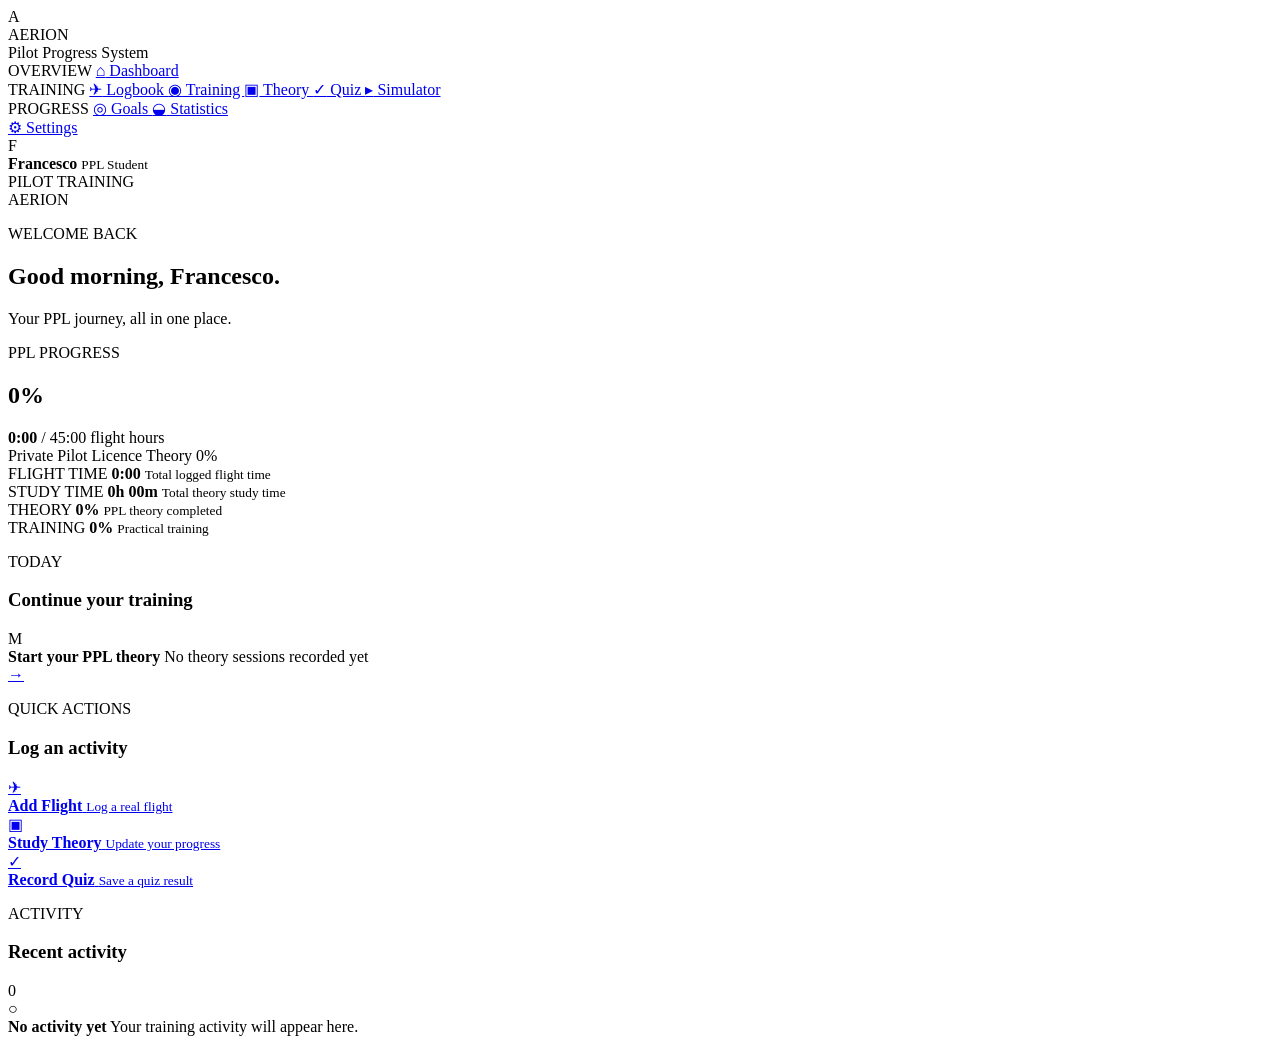
==== index.html @ e16cebde "Create index.html" ====
<!DOCTYPE html>
<html lang="it">
<head>
    <meta charset="UTF-8">
    <meta name="viewport" content="width=device-width, initial-scale=1.0">
    <meta name="theme-color" content="#07090d">
    <title>AERION</title>

    <link rel="stylesheet" href="css/global.css">
</head>

<body>

    <div class="app-shell">

        <aside class="sidebar">

            <div class="brand">
                <div class="brand-mark">A</div>

                <div>
                    <div class="brand-name">AERION</div>
                    <div class="brand-subtitle">Pilot Progress System</div>
                </div>
            </div>

            <nav class="navigation">

                <div class="nav-section">
                    <span>OVERVIEW</span>

                    <a href="dashboard/index.html" class="nav-item active">
                        <span class="nav-icon">⌂</span>
                        Dashboard
                    </a>
                </div>

                <div class="nav-section">
                    <span>TRAINING</span>

                    <a href="logbook/index.html" class="nav-item">
                        <span class="nav-icon">✈</span>
                        Logbook
                    </a>

                    <a href="training/index.html" class="nav-item">
                        <span class="nav-icon">◉</span>
                        Training
                    </a>

                    <a href="theory/index.html" class="nav-item">
                        <span class="nav-icon">▣</span>
                        Theory
                    </a>

                    <a href="quiz/index.html" class="nav-item">
                        <span class="nav-icon">✓</span>
                        Quiz
                    </a>

                    <a href="simulator/index.html" class="nav-item">
                        <span class="nav-icon">▸</span>
                        Simulator
                    </a>
                </div>

                <div class="nav-section">
                    <span>PROGRESS</span>

                    <a href="goals/index.html" class="nav-item">
                        <span class="nav-icon">◎</span>
                        Goals
                    </a>

                    <a href="statistics/index.html" class="nav-item">
                        <span class="nav-icon">◒</span>
                        Statistics
                    </a>
                </div>

            </nav>

            <div class="sidebar-bottom">

                <a href="settings/index.html" class="nav-item">
                    <span class="nav-icon">⚙</span>
                    Settings
                </a>

                <div class="profile-mini">
                    <div class="profile-avatar">F</div>

                    <div>
                        <strong>Francesco</strong>
                        <small>PPL Student</small>
                    </div>
                </div>

            </div>

        </aside>

        <main class="main-content">

            <header class="topbar">

                <div>
                    <div class="topbar-label">PILOT TRAINING</div>
                    <div class="topbar-title">AERION</div>
                </div>

                <div class="topbar-date" id="currentDate"></div>

            </header>

            <section class="page-content">

                <div class="welcome">
                    <div>
                        <p class="eyebrow">WELCOME BACK</p>
                        <h1>Good morning, Francesco.</h1>
                        <p class="welcome-description">
                            Your PPL journey, all in one place.
                        </p>
                    </div>
                </div>

                <section class="hero-card glass">

                    <div class="hero-top">
                        <div>
                            <p class="card-label">PPL PROGRESS</p>
                            <h2 id="overallProgress">0%</h2>
                        </div>

                        <div class="hero-hours">
                            <strong id="flightHours">0:00</strong>
                            <span>/ 45:00 flight hours</span>
                        </div>
                    </div>

                    <div class="progress-track large">
                        <div
                            class="progress-fill"
                            id="overallProgressBar"
                            style="width: 0%">
                        </div>
                    </div>

                    <div class="hero-footer">
                        <span>Private Pilot Licence</span>
                        <span id="theoryProgressText">Theory 0%</span>
                    </div>

                </section>

                <section class="metrics-grid">

                    <div class="metric-card glass">
                        <span class="metric-label">FLIGHT TIME</span>
                        <strong id="metricFlightTime">0:00</strong>
                        <small>Total logged flight time</small>
                    </div>

                    <div class="metric-card glass">
                        <span class="metric-label">STUDY TIME</span>
                        <strong id="metricStudyTime">0h 00m</strong>
                        <small>Total theory study time</small>
                    </div>

                    <div class="metric-card glass">
                        <span class="metric-label">THEORY</span>
                        <strong id="metricTheory">0%</strong>
                        <small>PPL theory completed</small>
                    </div>

                    <div class="metric-card glass">
                        <span class="metric-label">TRAINING</span>
                        <strong id="metricTraining">0%</strong>
                        <small>Practical training</small>
                    </div>

                </section>

                <section class="dashboard-grid">

                    <div class="glass panel">

                        <div class="panel-header">
                            <div>
                                <p class="card-label">TODAY</p>
                                <h3>Continue your training</h3>
                            </div>

                            <span class="status-dot"></span>
                        </div>

                        <div class="today-content">

                            <div class="today-icon">M</div>

                            <div>
                                <strong id="nextTopic">
                                    Start your PPL theory
                                </strong>

                                <span id="nextTopicMeta">
                                    No theory sessions recorded yet
                                </span>
                            </div>

                            <a href="theory/index.html" class="arrow-button">
                                →
                            </a>

                        </div>

                    </div>

                    <div class="glass panel">

                        <div class="panel-header">
                            <div>
                                <p class="card-label">QUICK ACTIONS</p>
                                <h3>Log an activity</h3>
                            </div>
                        </div>

                        <div class="quick-actions">

                            <a href="logbook/index.html" class="quick-action">
                                <span>✈</span>
                                <div>
                                    <strong>Add Flight</strong>
                                    <small>Log a real flight</small>
                                </div>
                            </a>

                            <a href="theory/index.html" class="quick-action">
                                <span>▣</span>
                                <div>
                                    <strong>Study Theory</strong>
                                    <small>Update your progress</small>
                                </div>
                            </a>

                            <a href="quiz/index.html" class="quick-action">
                                <span>✓</span>
                                <div>
                                    <strong>Record Quiz</strong>
                                    <small>Save a quiz result</small>
                                </div>
                            </a>

                        </div>

                    </div>

                </section>

                <section class="glass panel recent-panel">

                    <div class="panel-header">

                        <div>
                            <p class="card-label">ACTIVITY</p>
                            <h3>Recent activity</h3>
                        </div>

                        <span class="activity-count" id="activityCount">0</span>

                    </div>

                    <div id="recentActivity" class="activity-list">

                        <div class="empty-state">
                            <div class="empty-icon">○</div>
                            <strong>No activity yet</strong>
                            <span>
                                Your training activity will appear here.
                            </span>
                        </div>

                    </div>

                </section>

            </section>

        </main>

    </div>

    <script src="js/app.js"></script>

</body>
</html>
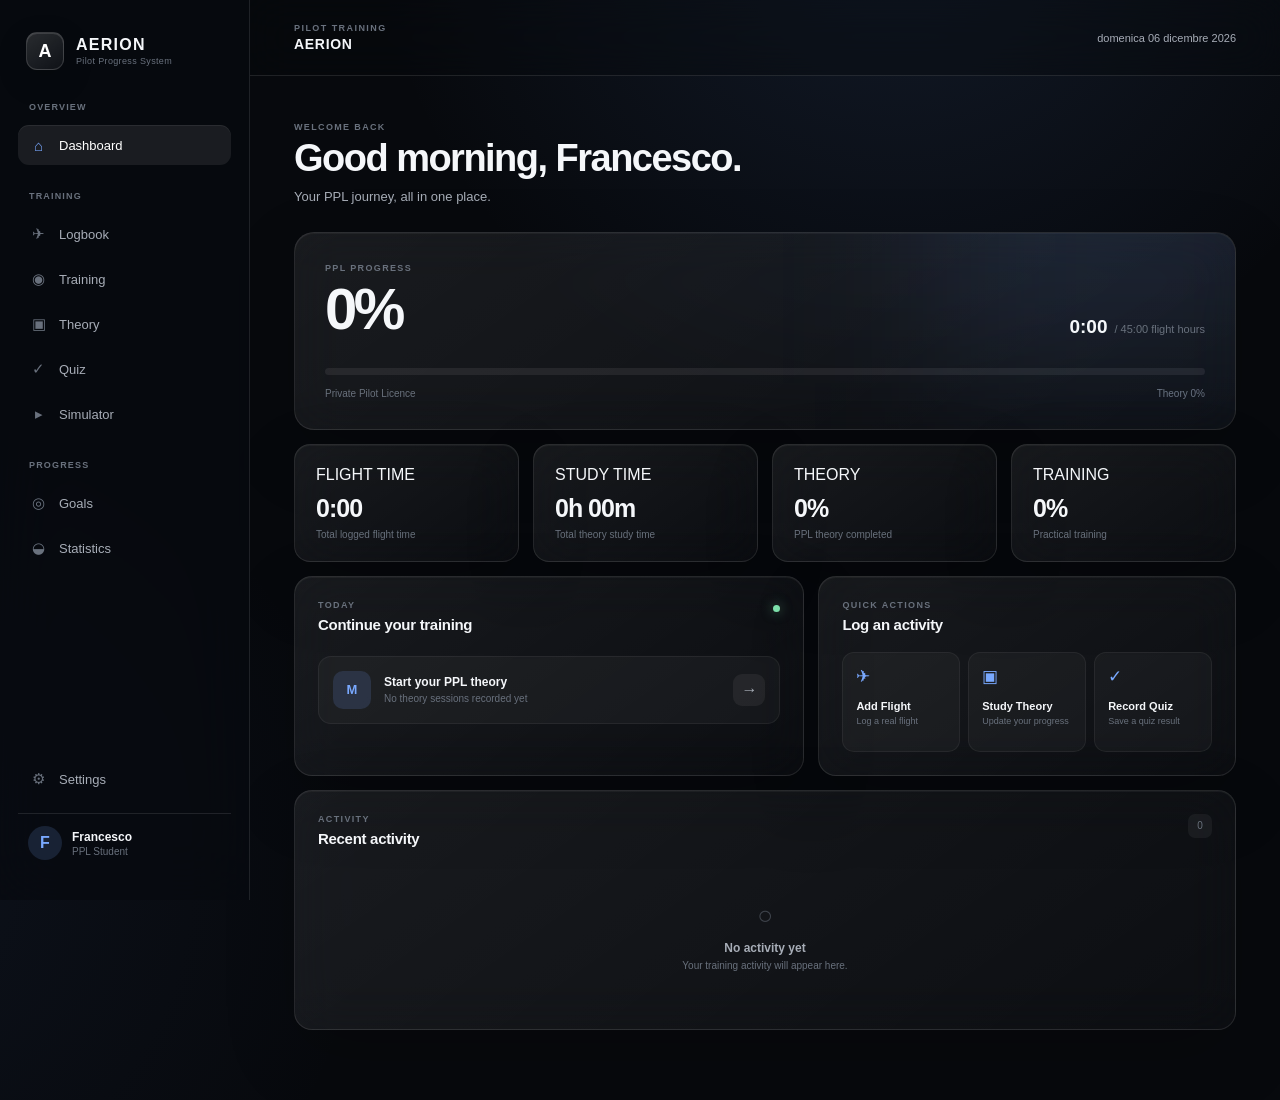
==== commit d1150c4d: "Update index.html" ====
--- a/index.html
+++ b/index.html
@@ -1,297 +1,35 @@
 <!DOCTYPE html>
 <html lang="it">
+
 <head>
+
     <meta charset="UTF-8">
-    <meta name="viewport" content="width=device-width, initial-scale=1.0">
-    <meta name="theme-color" content="#07090d">
+
+    <meta
+        name="viewport"
+        content="width=device-width, initial-scale=1.0"
+    >
+
+    <meta
+        name="theme-color"
+        content="#07090d"
+    >
+
     <title>AERION</title>
 
-    <link rel="stylesheet" href="css/global.css">
 </head>
+
 
 <body>
 
-    <div class="app-shell">
+<script>
 
-        <aside class="sidebar">
+    window.location.replace(
+        "dashboard/index.html"
+    );
 
-            <div class="brand">
-                <div class="brand-mark">A</div>
-
-                <div>
-                    <div class="brand-name">AERION</div>
-                    <div class="brand-subtitle">Pilot Progress System</div>
-                </div>
-            </div>
-
-            <nav class="navigation">
-
-                <div class="nav-section">
-                    <span>OVERVIEW</span>
-
-                    <a href="dashboard/index.html" class="nav-item active">
-                        <span class="nav-icon">⌂</span>
-                        Dashboard
-                    </a>
-                </div>
-
-                <div class="nav-section">
-                    <span>TRAINING</span>
-
-                    <a href="logbook/index.html" class="nav-item">
-                        <span class="nav-icon">✈</span>
-                        Logbook
-                    </a>
-
-                    <a href="training/index.html" class="nav-item">
-                        <span class="nav-icon">◉</span>
-                        Training
-                    </a>
-
-                    <a href="theory/index.html" class="nav-item">
-                        <span class="nav-icon">▣</span>
-                        Theory
-                    </a>
-
-                    <a href="quiz/index.html" class="nav-item">
-                        <span class="nav-icon">✓</span>
-                        Quiz
-                    </a>
-
-                    <a href="simulator/index.html" class="nav-item">
-                        <span class="nav-icon">▸</span>
-                        Simulator
-                    </a>
-                </div>
-
-                <div class="nav-section">
-                    <span>PROGRESS</span>
-
-                    <a href="goals/index.html" class="nav-item">
-                        <span class="nav-icon">◎</span>
-                        Goals
-                    </a>
-
-                    <a href="statistics/index.html" class="nav-item">
-                        <span class="nav-icon">◒</span>
-                        Statistics
-                    </a>
-                </div>
-
-            </nav>
-
-            <div class="sidebar-bottom">
-
-                <a href="settings/index.html" class="nav-item">
-                    <span class="nav-icon">⚙</span>
-                    Settings
-                </a>
-
-                <div class="profile-mini">
-                    <div class="profile-avatar">F</div>
-
-                    <div>
-                        <strong>Francesco</strong>
-                        <small>PPL Student</small>
-                    </div>
-                </div>
-
-            </div>
-
-        </aside>
-
-        <main class="main-content">
-
-            <header class="topbar">
-
-                <div>
-                    <div class="topbar-label">PILOT TRAINING</div>
-                    <div class="topbar-title">AERION</div>
-                </div>
-
-                <div class="topbar-date" id="currentDate"></div>
-
-            </header>
-
-            <section class="page-content">
-
-                <div class="welcome">
-                    <div>
-                        <p class="eyebrow">WELCOME BACK</p>
-                        <h1>Good morning, Francesco.</h1>
-                        <p class="welcome-description">
-                            Your PPL journey, all in one place.
-                        </p>
-                    </div>
-                </div>
-
-                <section class="hero-card glass">
-
-                    <div class="hero-top">
-                        <div>
-                            <p class="card-label">PPL PROGRESS</p>
-                            <h2 id="overallProgress">0%</h2>
-                        </div>
-
-                        <div class="hero-hours">
-                            <strong id="flightHours">0:00</strong>
-                            <span>/ 45:00 flight hours</span>
-                        </div>
-                    </div>
-
-                    <div class="progress-track large">
-                        <div
-                            class="progress-fill"
-                            id="overallProgressBar"
-                            style="width: 0%">
-                        </div>
-                    </div>
-
-                    <div class="hero-footer">
-                        <span>Private Pilot Licence</span>
-                        <span id="theoryProgressText">Theory 0%</span>
-                    </div>
-
-                </section>
-
-                <section class="metrics-grid">
-
-                    <div class="metric-card glass">
-                        <span class="metric-label">FLIGHT TIME</span>
-                        <strong id="metricFlightTime">0:00</strong>
-                        <small>Total logged flight time</small>
-                    </div>
-
-                    <div class="metric-card glass">
-                        <span class="metric-label">STUDY TIME</span>
-                        <strong id="metricStudyTime">0h 00m</strong>
-                        <small>Total theory study time</small>
-                    </div>
-
-                    <div class="metric-card glass">
-                        <span class="metric-label">THEORY</span>
-                        <strong id="metricTheory">0%</strong>
-                        <small>PPL theory completed</small>
-                    </div>
-
-                    <div class="metric-card glass">
-                        <span class="metric-label">TRAINING</span>
-                        <strong id="metricTraining">0%</strong>
-                        <small>Practical training</small>
-                    </div>
-
-                </section>
-
-                <section class="dashboard-grid">
-
-                    <div class="glass panel">
-
-                        <div class="panel-header">
-                            <div>
-                                <p class="card-label">TODAY</p>
-                                <h3>Continue your training</h3>
-                            </div>
-
-                            <span class="status-dot"></span>
-                        </div>
-
-                        <div class="today-content">
-
-                            <div class="today-icon">M</div>
-
-                            <div>
-                                <strong id="nextTopic">
-                                    Start your PPL theory
-                                </strong>
-
-                                <span id="nextTopicMeta">
-                                    No theory sessions recorded yet
-                                </span>
-                            </div>
-
-                            <a href="theory/index.html" class="arrow-button">
-                                →
-                            </a>
-
-                        </div>
-
-                    </div>
-
-                    <div class="glass panel">
-
-                        <div class="panel-header">
-                            <div>
-                                <p class="card-label">QUICK ACTIONS</p>
-                                <h3>Log an activity</h3>
-                            </div>
-                        </div>
-
-                        <div class="quick-actions">
-
-                            <a href="logbook/index.html" class="quick-action">
-                                <span>✈</span>
-                                <div>
-                                    <strong>Add Flight</strong>
-                                    <small>Log a real flight</small>
-                                </div>
-                            </a>
-
-                            <a href="theory/index.html" class="quick-action">
-                                <span>▣</span>
-                                <div>
-                                    <strong>Study Theory</strong>
-                                    <small>Update your progress</small>
-                                </div>
-                            </a>
-
-                            <a href="quiz/index.html" class="quick-action">
-                                <span>✓</span>
-                                <div>
-                                    <strong>Record Quiz</strong>
-                                    <small>Save a quiz result</small>
-                                </div>
-                            </a>
-
-                        </div>
-
-                    </div>
-
-                </section>
-
-                <section class="glass panel recent-panel">
-
-                    <div class="panel-header">
-
-                        <div>
-                            <p class="card-label">ACTIVITY</p>
-                            <h3>Recent activity</h3>
-                        </div>
-
-                        <span class="activity-count" id="activityCount">0</span>
-
-                    </div>
-
-                    <div id="recentActivity" class="activity-list">
-
-                        <div class="empty-state">
-                            <div class="empty-icon">○</div>
-                            <strong>No activity yet</strong>
-                            <span>
-                                Your training activity will appear here.
-                            </span>
-                        </div>
-
-                    </div>
-
-                </section>
-
-            </section>
-
-        </main>
-
-    </div>
-
-    <script src="js/app.js"></script>
+</script>
 
 </body>
+
 </html>
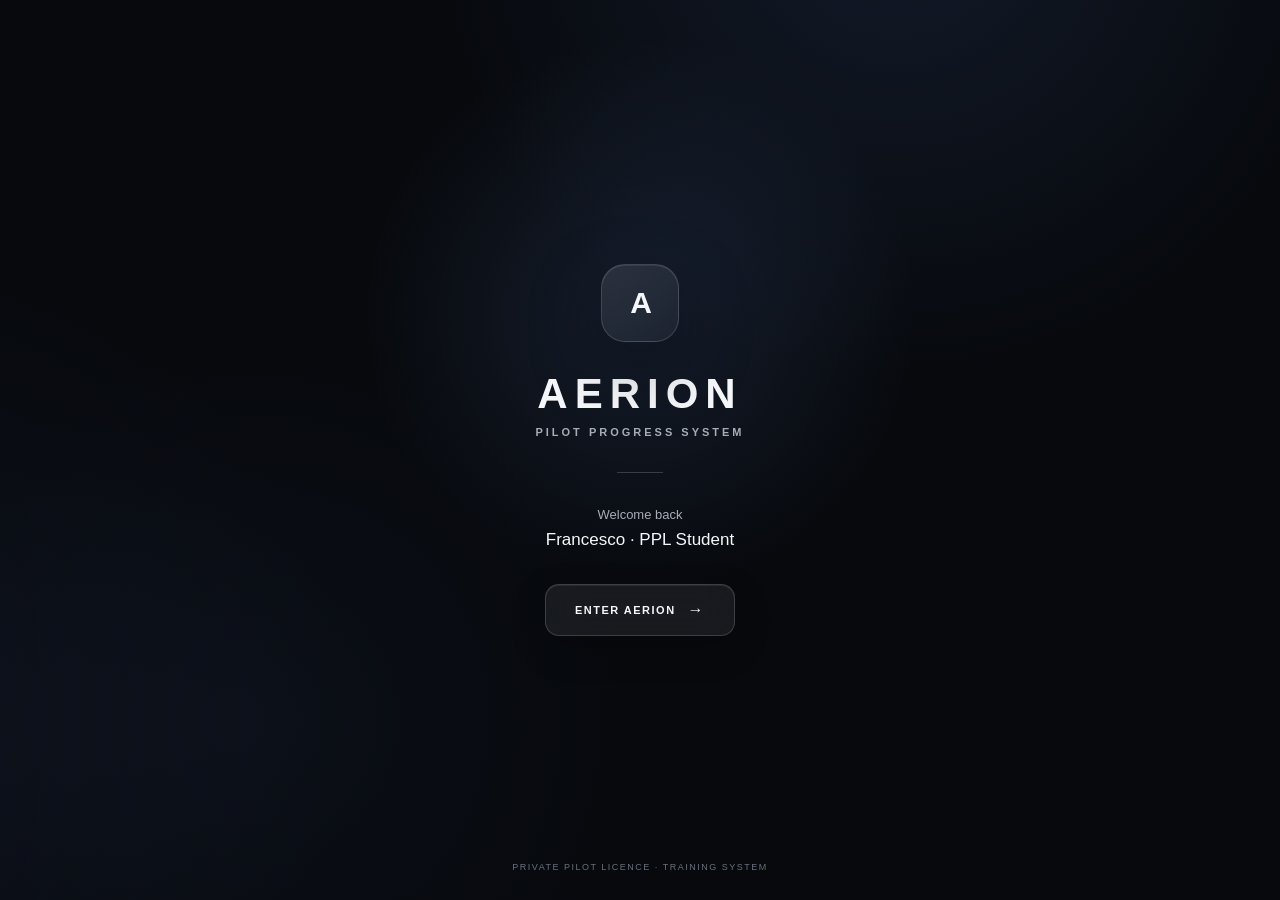
==== commit 98066104: "Update index.html" ====
--- a/index.html
+++ b/index.html
@@ -1,5 +1,5 @@
 <!DOCTYPE html>
-<html lang="it">
+<html lang="en">
 
 <head>
 
@@ -15,20 +15,376 @@
         content="#07090d"
     >
 
-    <title>AERION</title>
+    <title>AERION — Pilot Progress System</title>
+
+    <link
+        rel="stylesheet"
+        href="css/global.css"
+    >
+
+    <style>
+
+        * {
+            box-sizing: border-box;
+        }
+
+
+        body {
+            margin: 0;
+            min-height: 100vh;
+
+            display: flex;
+            align-items: center;
+            justify-content: center;
+
+            overflow: hidden;
+        }
+
+
+        .landing {
+            position: relative;
+
+            width: 100%;
+            min-height: 100vh;
+
+            display: flex;
+            align-items: center;
+            justify-content: center;
+
+            padding: 40px;
+        }
+
+
+        .landing-background {
+            position: absolute;
+            inset: 0;
+
+            pointer-events: none;
+
+            background:
+                radial-gradient(
+                    circle at 50% 35%,
+                    rgba(121,169,255,.13),
+                    transparent 32%
+                ),
+                radial-gradient(
+                    circle at 20% 80%,
+                    rgba(60,90,150,.08),
+                    transparent 30%
+                );
+        }
+
+
+        .landing-content {
+            position: relative;
+            z-index: 2;
+
+            width: min(520px, 100%);
+
+            text-align: center;
+
+            animation:
+                landingAppear .8s ease forwards;
+        }
+
+
+        .logo-mark {
+            width: 78px;
+            height: 78px;
+
+            margin: 0 auto 28px;
+
+            display: flex;
+            align-items: center;
+            justify-content: center;
+
+            border: 1px solid var(--border-light);
+
+            border-radius: 24px;
+
+            background:
+                linear-gradient(
+                    145deg,
+                    rgba(255,255,255,.10),
+                    rgba(255,255,255,.035)
+                );
+
+            box-shadow:
+                0 25px 70px rgba(0,0,0,.35),
+                inset 0 1px 0 rgba(255,255,255,.08);
+
+            color: var(--text);
+
+            font-size: 30px;
+            font-weight: 700;
+
+            letter-spacing: -2px;
+
+            backdrop-filter: blur(20px);
+            -webkit-backdrop-filter: blur(20px);
+        }
+
+
+        .brand-name {
+            margin-bottom: 8px;
+
+            color: var(--text);
+
+            font-size: 42px;
+            font-weight: 700;
+
+            letter-spacing: 7px;
+        }
+
+
+        .brand-subtitle {
+            color: var(--text-secondary);
+
+            font-size: 11px;
+            font-weight: 600;
+
+            letter-spacing: 3px;
+            text-transform: uppercase;
+        }
+
+
+        .landing-divider {
+            width: 46px;
+            height: 1px;
+
+            margin: 34px auto;
+
+            background:
+                rgba(255,255,255,.18);
+        }
+
+
+        .landing-welcome {
+            margin-bottom: 8px;
+
+            color: var(--text-secondary);
+
+            font-size: 13px;
+        }
+
+
+        .landing-profile {
+            margin-bottom: 34px;
+
+            color: var(--text);
+
+            font-size: 17px;
+            font-weight: 500;
+        }
+
+
+        .enter-button {
+            position: relative;
+
+            display: inline-flex;
+            align-items: center;
+            justify-content: center;
+
+            min-width: 190px;
+            height: 52px;
+
+            padding: 0 26px;
+
+            border: 1px solid
+                rgba(255,255,255,.16);
+
+            border-radius: 14px;
+
+            background:
+                rgba(255,255,255,.07);
+
+            color: var(--text);
+
+            text-decoration: none;
+
+            font-size: 11px;
+            font-weight: 700;
+
+            letter-spacing: 1.5px;
+            text-transform: uppercase;
+
+            box-shadow:
+                0 12px 35px rgba(0,0,0,.22),
+                inset 0 1px 0 rgba(255,255,255,.07);
+
+            backdrop-filter: blur(18px);
+            -webkit-backdrop-filter: blur(18px);
+
+            transition:
+                transform .25s ease,
+                background .25s ease,
+                border-color .25s ease,
+                box-shadow .25s ease;
+        }
+
+
+        .enter-button:hover {
+
+            transform: translateY(-2px);
+
+            background:
+                rgba(255,255,255,.11);
+
+            border-color:
+                rgba(121,169,255,.35);
+
+            box-shadow:
+                0 18px 45px rgba(0,0,0,.30),
+                0 0 35px rgba(121,169,255,.08);
+        }
+
+
+        .enter-button:active {
+            transform: translateY(0);
+        }
+
+
+        .enter-arrow {
+            margin-left: 12px;
+
+            font-size: 16px;
+
+            transition:
+                transform .25s ease;
+        }
+
+
+        .enter-button:hover .enter-arrow {
+            transform: translateX(4px);
+        }
+
+
+        .landing-footer {
+            position: absolute;
+
+            bottom: 28px;
+            left: 0;
+            right: 0;
+
+            text-align: center;
+
+            color: var(--text-muted);
+
+            font-size: 9px;
+
+            letter-spacing: 1.5px;
+            text-transform: uppercase;
+        }
+
+
+        @keyframes landingAppear {
+
+            from {
+                opacity: 0;
+                transform: translateY(12px);
+            }
+
+            to {
+                opacity: 1;
+                transform: translateY(0);
+            }
+
+        }
+
+
+        @media (max-width: 600px) {
+
+            .landing {
+                padding: 24px;
+            }
+
+
+            .brand-name {
+                font-size: 34px;
+                letter-spacing: 5px;
+            }
+
+
+            .brand-subtitle {
+                font-size: 9px;
+                letter-spacing: 2px;
+            }
+
+
+            .logo-mark {
+                width: 68px;
+                height: 68px;
+
+                border-radius: 21px;
+
+                font-size: 26px;
+            }
+
+        }
+
+    </style>
 
 </head>
 
 
 <body>
 
-<script>
-
-    window.location.replace(
-        "dashboard/index.html"
-    );
-
-</script>
+    <main class="landing">
+
+        <div class="landing-background"></div>
+
+
+        <div class="landing-content">
+
+            <div class="logo-mark">
+                A
+            </div>
+
+
+            <div class="brand-name">
+                AERION
+            </div>
+
+
+            <div class="brand-subtitle">
+                Pilot Progress System
+            </div>
+
+
+            <div class="landing-divider"></div>
+
+
+            <div class="landing-welcome">
+                Welcome back
+            </div>
+
+
+            <div class="landing-profile">
+                Francesco · PPL Student
+            </div>
+
+
+            <a
+                href="dashboard/index.html"
+                class="enter-button"
+            >
+
+                Enter AERION
+
+                <span class="enter-arrow">
+                    →
+                </span>
+
+            </a>
+
+        </div>
+
+
+        <div class="landing-footer">
+            Private Pilot Licence · Training System
+        </div>
+
+    </main>
 
 </body>
 
--- a/css/global.css
+++ b/css/global.css
@@ -0,0 +1,1047 @@
+* {
+    box-sizing: border-box;
+    margin: 0;
+    padding: 0;
+}
+
+:root {
+    --bg: #07090d;
+    --bg-secondary: #0b0f15;
+
+    --glass: rgba(255, 255, 255, 0.055);
+    --glass-strong: rgba(255, 255, 255, 0.075);
+
+    --border: rgba(255, 255, 255, 0.10);
+    --border-light: rgba(255, 255, 255, 0.15);
+
+    --text: #f5f7fa;
+    --text-secondary: #a7adb7;
+    --text-muted: #69717d;
+
+    --accent: #79a9ff;
+    --accent-soft: rgba(121, 169, 255, 0.15);
+
+    --success: #7ee2ad;
+
+    --radius: 20px;
+}
+
+html {
+    scroll-behavior: smooth;
+}
+
+body {
+    min-height: 100vh;
+
+    background:
+        radial-gradient(
+            circle at 70% -10%,
+            rgba(79, 119, 190, 0.16),
+            transparent 35%
+        ),
+        radial-gradient(
+            circle at -10% 80%,
+            rgba(60, 90, 150, 0.10),
+            transparent 30%
+        ),
+        var(--bg);
+
+    color: var(--text);
+
+    font-family:
+        Inter,
+        -apple-system,
+        BlinkMacSystemFont,
+        "SF Pro Display",
+        "SF Pro Text",
+        sans-serif;
+
+    -webkit-font-smoothing: antialiased;
+}
+
+a {
+    color: inherit;
+    text-decoration: none;
+}
+
+button,
+input,
+select,
+textarea {
+    font: inherit;
+}
+
+.app-shell {
+    display: flex;
+    min-height: 100vh;
+}
+
+/* =========================
+   SIDEBAR
+========================= */
+
+.sidebar {
+    width: 250px;
+    min-height: 100vh;
+
+    position: fixed;
+    left: 0;
+    top: 0;
+    bottom: 0;
+
+    display: flex;
+    flex-direction: column;
+
+    padding: 28px 18px;
+
+    background: rgba(8, 11, 16, 0.72);
+
+    backdrop-filter: blur(30px);
+    -webkit-backdrop-filter: blur(30px);
+
+    border-right: 1px solid var(--border);
+
+    z-index: 20;
+}
+
+.brand {
+    display: flex;
+    align-items: center;
+    gap: 12px;
+
+    padding: 4px 8px 32px;
+}
+
+.brand-mark {
+    width: 38px;
+    height: 38px;
+
+    display: grid;
+    place-items: center;
+
+    border-radius: 11px;
+
+    background: linear-gradient(
+        145deg,
+        rgba(255,255,255,0.14),
+        rgba(255,255,255,0.04)
+    );
+
+    border: 1px solid var(--border-light);
+
+    color: white;
+    font-size: 18px;
+    font-weight: 700;
+
+    box-shadow:
+        inset 0 1px rgba(255,255,255,0.12),
+        0 10px 30px rgba(0,0,0,0.2);
+}
+
+.brand-name {
+    font-size: 16px;
+    font-weight: 750;
+    letter-spacing: 0.08em;
+}
+
+.brand-subtitle {
+    margin-top: 2px;
+
+    color: var(--text-muted);
+
+    font-size: 9px;
+    letter-spacing: 0.04em;
+}
+
+.navigation {
+    display: flex;
+    flex-direction: column;
+    gap: 26px;
+}
+
+.nav-section {
+    display: flex;
+    flex-direction: column;
+    gap: 5px;
+}
+
+.nav-section > span {
+    padding: 0 11px 8px;
+
+    color: var(--text-muted);
+
+    font-size: 9px;
+    font-weight: 700;
+    letter-spacing: 0.13em;
+}
+
+.nav-item {
+    display: flex;
+    align-items: center;
+    gap: 11px;
+
+    min-height: 40px;
+
+    padding: 0 11px;
+
+    border-radius: 11px;
+
+    color: var(--text-secondary);
+
+    font-size: 13px;
+    font-weight: 500;
+
+    transition:
+        background 0.2s ease,
+        color 0.2s ease,
+        transform 0.2s ease;
+}
+
+.nav-item:hover {
+    color: var(--text);
+    background: rgba(255,255,255,0.055);
+}
+
+.nav-item.active {
+    color: white;
+    background: rgba(255,255,255,0.08);
+
+    box-shadow:
+        inset 0 1px rgba(255,255,255,0.07);
+}
+
+.nav-icon {
+    width: 19px;
+
+    color: var(--text-muted);
+
+    text-align: center;
+
+    font-size: 15px;
+}
+
+.nav-item.active .nav-icon {
+    color: var(--accent);
+}
+
+.sidebar-bottom {
+    margin-top: auto;
+
+    display: flex;
+    flex-direction: column;
+    gap: 14px;
+}
+
+.profile-mini {
+    display: flex;
+    align-items: center;
+    gap: 10px;
+
+    padding: 12px 10px;
+
+    border-top: 1px solid var(--border);
+}
+
+.profile-avatar {
+    width: 34px;
+    height: 34px;
+
+    display: grid;
+    place-items: center;
+
+    border-radius: 50%;
+
+    background: var(--accent-soft);
+
+    color: var(--accent);
+
+    font-weight: 700;
+}
+
+.profile-mini strong {
+    display: block;
+
+    font-size: 12px;
+}
+
+.profile-mini small {
+    display: block;
+
+    margin-top: 2px;
+
+    color: var(--text-muted);
+
+    font-size: 10px;
+}
+
+/* =========================
+   MAIN
+========================= */
+
+.main-content {
+    width: calc(100% - 250px);
+
+    margin-left: 250px;
+
+    min-height: 100vh;
+}
+
+.topbar {
+    height: 76px;
+
+    display: flex;
+    align-items: center;
+    justify-content: space-between;
+
+    padding: 0 44px;
+
+    border-bottom: 1px solid var(--border);
+
+    background: rgba(7, 9, 13, 0.35);
+
+    backdrop-filter: blur(20px);
+    -webkit-backdrop-filter: blur(20px);
+}
+
+.topbar-label {
+    color: var(--text-muted);
+
+    font-size: 9px;
+    font-weight: 700;
+    letter-spacing: 0.16em;
+}
+
+.topbar-title {
+    margin-top: 3px;
+
+    font-size: 14px;
+    font-weight: 650;
+    letter-spacing: 0.05em;
+}
+
+.topbar-date {
+    color: var(--text-secondary);
+
+    font-size: 11px;
+}
+
+.page-content {
+    max-width: 1380px;
+
+    margin: 0 auto;
+
+    padding: 46px 44px 70px;
+}
+
+/* =========================
+   GENERAL
+========================= */
+
+.glass {
+    background:
+        linear-gradient(
+            145deg,
+            rgba(255,255,255,0.075),
+            rgba(255,255,255,0.025)
+        );
+
+    border: 1px solid var(--border);
+
+    backdrop-filter: blur(25px);
+    -webkit-backdrop-filter: blur(25px);
+
+    box-shadow:
+        inset 0 1px rgba(255,255,255,0.045),
+        0 25px 70px rgba(0,0,0,0.18);
+}
+
+.eyebrow,
+.card-label {
+    color: var(--text-muted);
+
+    font-size: 9px;
+    font-weight: 750;
+    letter-spacing: 0.15em;
+}
+
+.welcome {
+    margin-bottom: 28px;
+}
+
+.welcome h1 {
+    margin-top: 7px;
+
+    font-size: clamp(27px, 3vw, 38px);
+
+    line-height: 1.05;
+
+    letter-spacing: -0.04em;
+}
+
+.welcome-description {
+    margin-top: 10px;
+
+    color: var(--text-secondary);
+
+    font-size: 13px;
+}
+
+/* =========================
+   HERO
+========================= */
+
+.hero-card {
+    position: relative;
+
+    overflow: hidden;
+
+    padding: 30px;
+
+    border-radius: var(--radius);
+}
+
+.hero-card::before {
+    content: "";
+
+    position: absolute;
+
+    width: 400px;
+    height: 400px;
+
+    top: -250px;
+    right: -100px;
+
+    background: rgba(121,169,255,0.10);
+
+    filter: blur(80px);
+
+    pointer-events: none;
+}
+
+.hero-top {
+    position: relative;
+
+    display: flex;
+    align-items: flex-end;
+    justify-content: space-between;
+}
+
+.hero-top h2 {
+    margin-top: 7px;
+
+    font-size: 58px;
+    line-height: 1;
+
+    letter-spacing: -0.06em;
+}
+
+.hero-hours {
+    display: flex;
+    align-items: baseline;
+    gap: 7px;
+}
+
+.hero-hours strong {
+    font-size: 19px;
+}
+
+.hero-hours span {
+    color: var(--text-muted);
+
+    font-size: 11px;
+}
+
+.progress-track {
+    overflow: hidden;
+
+    width: 100%;
+
+    background: rgba(255,255,255,0.07);
+
+    border-radius: 999px;
+}
+
+.progress-track.large {
+    height: 7px;
+
+    margin-top: 30px;
+}
+
+.progress-fill {
+    height: 100%;
+
+    background:
+        linear-gradient(
+            90deg,
+            var(--accent),
+            #a7c7ff
+        );
+
+    border-radius: inherit;
+
+    box-shadow:
+        0 0 20px rgba(121,169,255,0.3);
+
+    transition: width 0.6s ease;
+}
+
+.hero-footer {
+    display: flex;
+    justify-content: space-between;
+
+    margin-top: 13px;
+
+    color: var(--text-muted);
+
+    font-size: 10px;
+}
+
+/* =========================
+   METRICS
+========================= */
+
+.metrics-grid {
+    display: grid;
+
+    grid-template-columns: repeat(4, 1fr);
+
+    gap: 14px;
+
+    margin-top: 14px;
+}
+
+.metric-card {
+    padding: 21px;
+
+    border-radius: 16px;
+}
+
+.metric-card strong {
+    display: block;
+
+    margin-top: 10px;
+
+    font-size: 25px;
+
+    letter-spacing: -0.04em;
+}
+
+.metric-card small {
+    display: block;
+
+    margin-top: 6px;
+
+    color: var(--text-muted);
+
+    font-size: 10px;
+}
+
+/* =========================
+   PANELS
+========================= */
+
+.dashboard-grid {
+    display: grid;
+
+    grid-template-columns: 1.1fr 0.9fr;
+
+    gap: 14px;
+
+    margin-top: 14px;
+}
+
+.panel {
+    padding: 23px;
+
+    border-radius: 18px;
+}
+
+.panel-header {
+    display: flex;
+    align-items: flex-start;
+    justify-content: space-between;
+}
+
+.panel-header h3 {
+    margin-top: 6px;
+
+    font-size: 15px;
+
+    letter-spacing: -0.02em;
+}
+
+.status-dot {
+    width: 7px;
+    height: 7px;
+
+    margin-top: 5px;
+
+    border-radius: 50%;
+
+    background: var(--success);
+
+    box-shadow:
+        0 0 12px rgba(126,226,173,0.5);
+}
+
+.today-content {
+    display: flex;
+    align-items: center;
+
+    gap: 13px;
+
+    margin-top: 23px;
+
+    padding: 14px;
+
+    background: rgba(255,255,255,0.035);
+
+    border: 1px solid rgba(255,255,255,0.055);
+
+    border-radius: 13px;
+}
+
+.today-icon {
+    width: 38px;
+    height: 38px;
+
+    display: grid;
+    place-items: center;
+
+    flex-shrink: 0;
+
+    border-radius: 10px;
+
+    background: var(--accent-soft);
+
+    color: var(--accent);
+
+    font-size: 13px;
+    font-weight: 700;
+}
+
+.today-content strong {
+    display: block;
+
+    font-size: 12px;
+}
+
+.today-content span {
+    display: block;
+
+    margin-top: 4px;
+
+    color: var(--text-muted);
+
+    font-size: 10px;
+}
+
+.arrow-button {
+    margin-left: auto;
+
+    width: 32px;
+    height: 32px;
+
+    display: grid;
+    place-items: center;
+
+    border-radius: 9px;
+
+    background: rgba(255,255,255,0.06);
+
+    color: var(--text-secondary);
+
+    transition: 0.2s ease;
+}
+
+.arrow-button:hover {
+    background: rgba(255,255,255,0.1);
+
+    color: white;
+
+    transform: translateX(2px);
+}
+
+/* =========================
+   QUICK ACTIONS
+========================= */
+
+.quick-actions {
+    display: grid;
+
+    grid-template-columns: repeat(3, 1fr);
+
+    gap: 8px;
+
+    margin-top: 19px;
+}
+
+.quick-action {
+    display: flex;
+    flex-direction: column;
+
+    gap: 13px;
+
+    padding: 13px;
+
+    min-height: 100px;
+
+    border-radius: 12px;
+
+    background: rgba(255,255,255,0.035);
+
+    border: 1px solid rgba(255,255,255,0.055);
+
+    transition: 0.2s ease;
+}
+
+.quick-action:hover {
+    background: rgba(255,255,255,0.07);
+
+    transform: translateY(-2px);
+}
+
+.quick-action > span {
+    color: var(--accent);
+
+    font-size: 17px;
+}
+
+.quick-action strong {
+    display: block;
+
+    font-size: 11px;
+}
+
+.quick-action small {
+    display: block;
+
+    margin-top: 4px;
+
+    color: var(--text-muted);
+
+    font-size: 9px;
+}
+
+/* =========================
+   ACTIVITY
+========================= */
+
+.recent-panel {
+    margin-top: 14px;
+}
+
+.activity-count {
+    min-width: 24px;
+    height: 24px;
+
+    display: grid;
+    place-items: center;
+
+    border-radius: 7px;
+
+    background: rgba(255,255,255,0.05);
+
+    color: var(--text-muted);
+
+    font-size: 10px;
+}
+
+.activity-list {
+    margin-top: 18px;
+}
+
+.empty-state {
+    display: flex;
+    flex-direction: column;
+    align-items: center;
+
+    padding: 35px 20px;
+
+    color: var(--text-muted);
+
+    text-align: center;
+}
+
+.empty-icon {
+    margin-bottom: 10px;
+
+    font-size: 26px;
+
+    opacity: 0.5;
+}
+
+.empty-state strong {
+    color: var(--text-secondary);
+
+    font-size: 12px;
+}
+
+.empty-state span {
+    margin-top: 5px;
+
+    font-size: 10px;
+}
+
+/* =========================
+   RESPONSIVE
+========================= */
+
+@media (max-width: 1050px) {
+
+    .sidebar {
+        width: 210px;
+    }
+
+    .main-content {
+        width: calc(100% - 210px);
+
+        margin-left: 210px;
+    }
+
+    .metrics-grid {
+        grid-template-columns: repeat(2, 1fr);
+    }
+
+    .dashboard-grid {
+        grid-template-columns: 1fr;
+    }
+}
+
+@media (max-width: 760px) {
+
+    .sidebar {
+        width: 100%;
+        height: 66px;
+        min-height: 66px;
+
+        top: auto;
+        bottom: 0;
+
+        padding: 7px 10px;
+
+        flex-direction: row;
+
+        border-right: none;
+        border-top: 1px solid var(--border);
+    }
+
+    .brand,
+    .sidebar-bottom,
+    .nav-section > span {
+        display: none;
+    }
+
+    .navigation {
+        width: 100%;
+
+        display: flex;
+        flex-direction: row;
+
+        justify-content: space-around;
+
+        gap: 2px;
+    }
+
+    .nav-section {
+        display: contents;
+    }
+
+    .nav-item {
+        min-height: 52px;
+
+        padding: 0 8px;
+
+        flex-direction: column;
+
+        justify-content: center;
+
+        gap: 3px;
+
+        font-size: 8px;
+    }
+
+    .nav-item:nth-child(n+6) {
+        display: none;
+    }
+
+    .nav-icon {
+        font-size: 16px;
+    }
+
+    .main-content {
+        width: 100%;
+
+        margin-left: 0;
+
+        padding-bottom: 70px;
+    }
+
+    .topbar {
+        padding: 0 20px;
+    }
+
+    .page-content {
+        padding: 30px 18px 45px;
+    }
+
+    .hero-top {
+        align-items: flex-start;
+
+        flex-direction: column;
+
+        gap: 20px;
+    }
+
+    .hero-top h2 {
+        font-size: 48px;
+    }
+
+    .metrics-grid {
+        grid-template-columns: repeat(2, 1fr);
+    }
+
+    .quick-actions {
+        grid-template-columns: 1fr;
+    }
+}
+
+@media (max-width: 480px) {
+
+    .metrics-grid {
+        grid-template-columns: 1fr 1fr;
+    }
+
+    .metric-card {
+        padding: 16px;
+    }
+
+    .metric-card strong {
+        font-size: 21px;
+    }
+
+    .hero-card,
+    .panel {
+        padding: 19px;
+    }
+
+}
+
+/* ======================================================
+   AERION SIDEBAR — COMPATIBILITY
+   Uniforma Training / Quiz alle altre pagine
+====================================================== */
+
+.sidebar-nav {
+    display: flex;
+    flex-direction: column;
+    gap: 5px;
+    width: 100%;
+}
+
+.sidebar-nav a {
+    display: flex;
+    align-items: center;
+    gap: 11px;
+
+    width: 100%;
+    min-height: 40px;
+
+    padding: 0 11px;
+
+    border-radius: 11px;
+
+    color: var(--text-secondary);
+
+    font-size: 13px;
+    font-weight: 500;
+
+    text-decoration: none;
+
+    transition:
+        background 0.2s ease,
+        color 0.2s ease,
+        transform 0.2s ease;
+}
+
+.sidebar-nav a:hover {
+    color: var(--text);
+    background: rgba(255,255,255,0.055);
+}
+
+.sidebar-nav a.active {
+    color: white;
+    background: rgba(255,255,255,0.08);
+
+    box-shadow:
+        inset 0 1px rgba(255,255,255,0.07);
+}
+
+
+/* PROFILO */
+
+.sidebar-profile {
+    margin-top: auto;
+
+    display: flex;
+    align-items: center;
+    gap: 10px;
+
+    padding: 12px 10px;
+
+    border-top: 1px solid var(--border);
+}
+
+.sidebar-profile strong {
+    display: block;
+    font-size: 12px;
+}
+
+.sidebar-profile span {
+    display: block;
+
+    margin-top: 2px;
+
+    color: var(--text-muted);
+
+    font-size: 10px;
+}
+
+
+/* MOBILE */
+
+@media (max-width: 760px) {
+
+    .sidebar-nav {
+        width: 100%;
+
+        display: flex;
+        flex-direction: row;
+
+        justify-content: space-around;
+
+        gap: 2px;
+    }
+
+    .sidebar-nav a {
+        min-height: 52px;
+
+        padding: 0 8px;
+
+        flex-direction: column;
+
+        justify-content: center;
+
+        gap: 3px;
+
+        font-size: 8px;
+    }
+
+    .sidebar-nav a:nth-child(n+6) {
+        display: none;
+    }
+
+    .sidebar-profile {
+        display: none;
+    }
+}
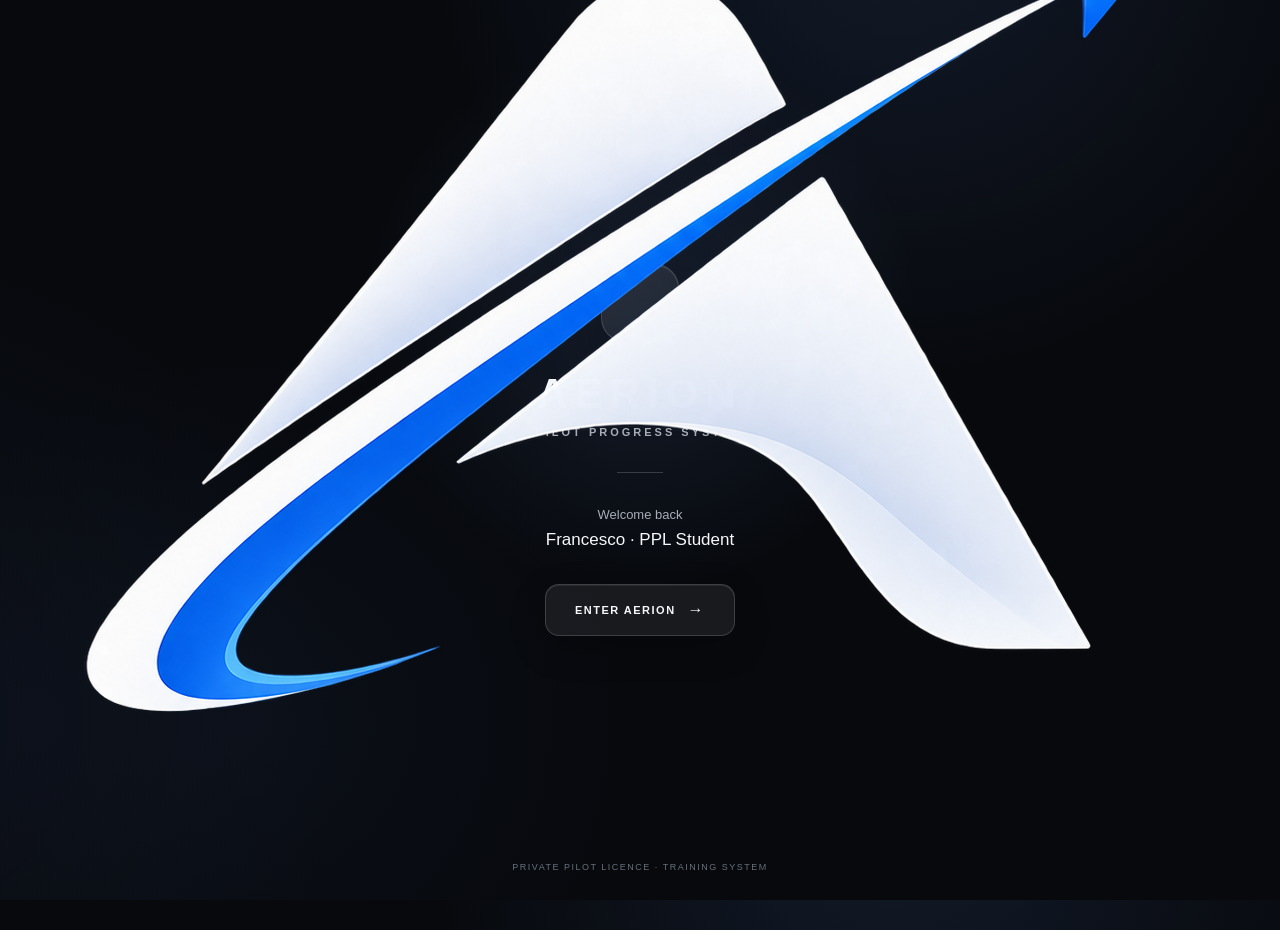
==== commit 00e8dfcf: "Update index.html" ====
--- a/index.html
+++ b/index.html
@@ -336,9 +336,9 @@
 
         <div class="landing-content">
 
-            <div class="logo-mark">
-                A
-            </div>
+<div class="logo-mark">
+    <img src="logo.png" alt="AERION">
+</div>
 
 
             <div class="brand-name">
@@ -385,7 +385,7 @@
         </div>
 
     </main>
-
+<script src="js/pwa.js"></script>
 </body>
 
 </html>
--- a/css/global.css
+++ b/css/global.css
@@ -1045,3 +1045,19 @@
         display: none;
     }
 }
+
+.brand-mark {
+    width: 42px;
+    height: 42px;
+    display: flex;
+    align-items: center;
+    justify-content: center;
+    flex-shrink: 0;
+}
+
+.brand-mark img {
+    width: 100%;
+    height: 100%;
+    object-fit: contain;
+    display: block;
+}
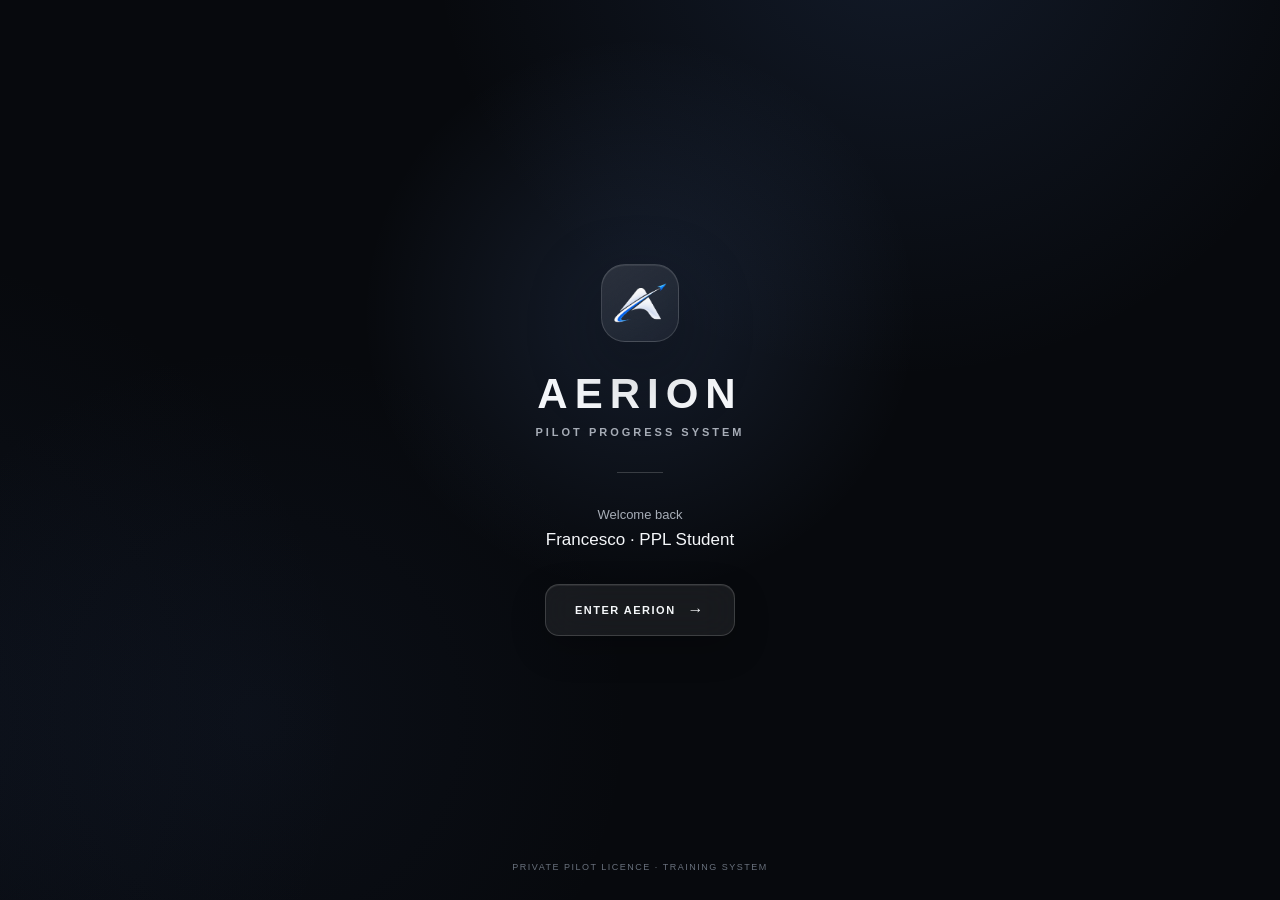
==== commit 242de1ed: "Update index.html" ====
--- a/index.html
+++ b/index.html
@@ -124,7 +124,15 @@
             -webkit-backdrop-filter: blur(20px);
         }
 
-
+.logo-mark img {
+    width: 58px;
+    height: 58px;
+
+    object-fit: contain;
+    display: block;
+
+    border-radius: 16px;
+}
         .brand-name {
             margin-bottom: 8px;
 
